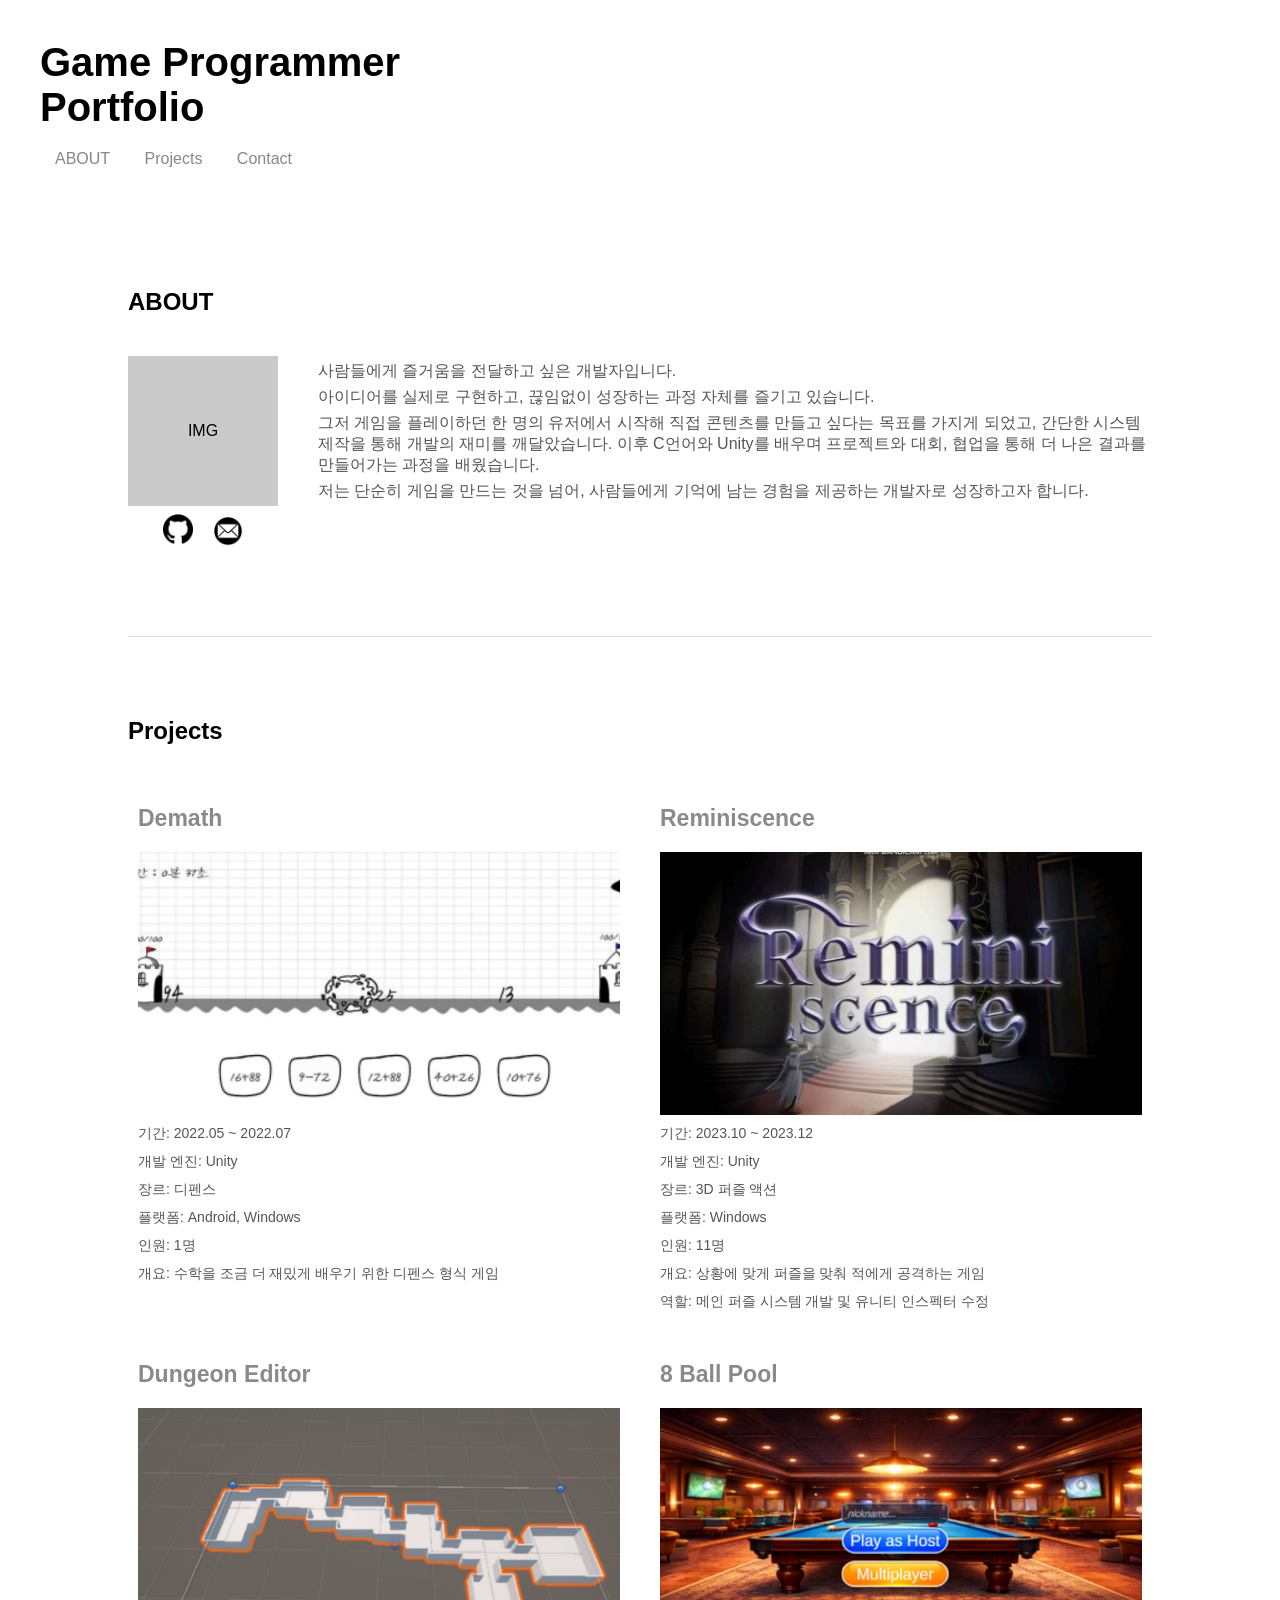
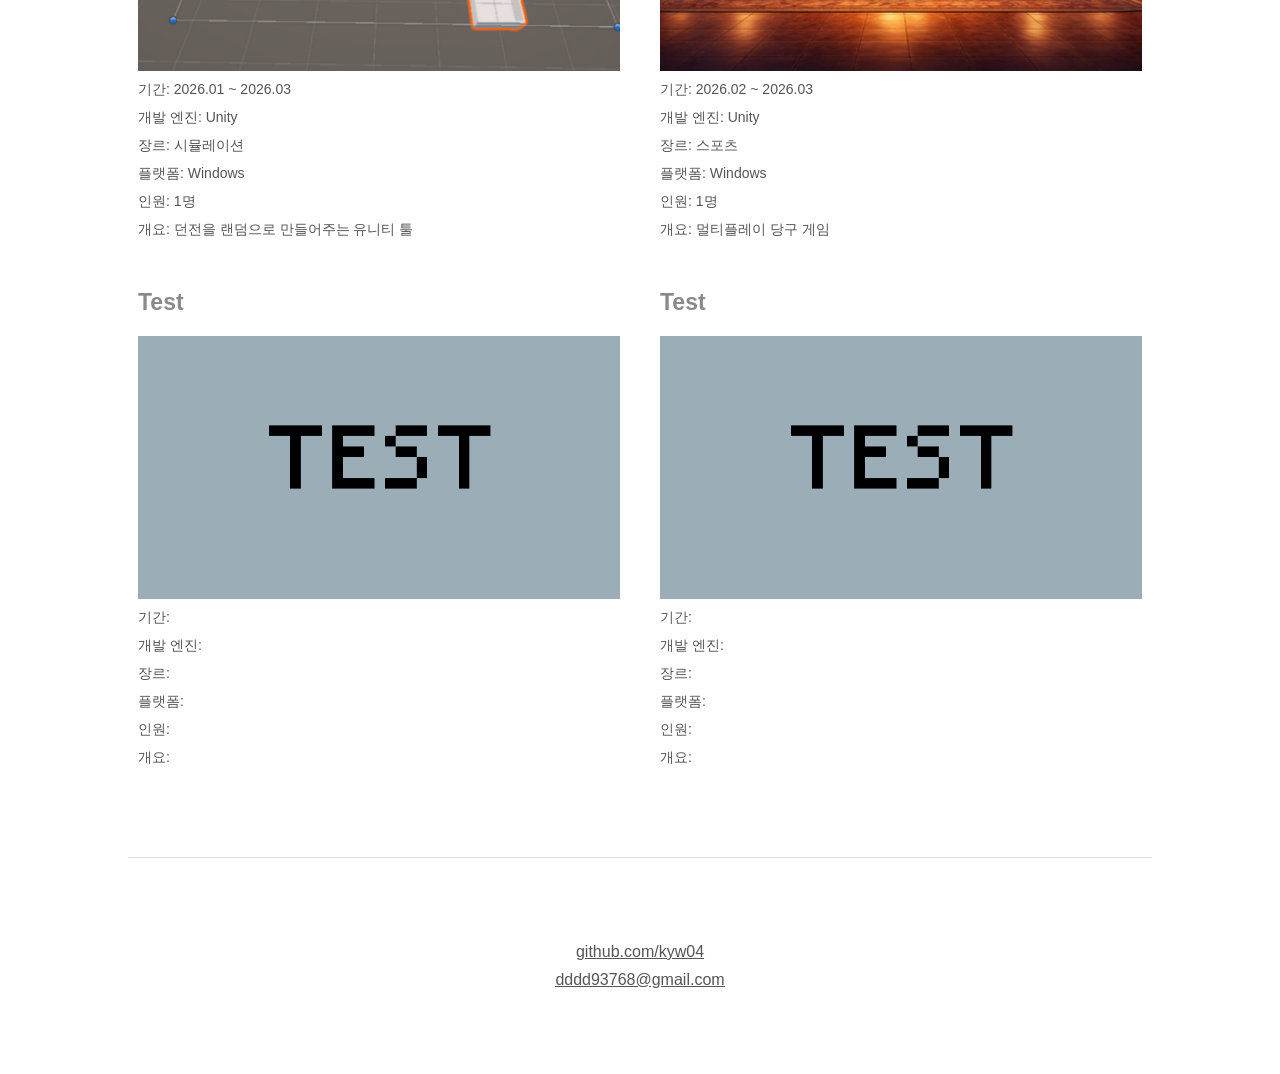
==== index.html @ 9bd3cae9 "feat: responsive resize" ====
<!DOCTYPE html>
<html lang="ko">
<head>
    <meta charset="UTF-8">
    <title>Portfolio</title>
    <link rel="stylesheet" href="css/main.css">
    <link rel="stylesheet" href="css/default.css">
    <script src="js/app.js"></script>
</head>
<body>

<!-- HEADER -->
<header>
    <a class="title" href="index.html">Game Programmer<br>Portfolio</a>
    <nav>
        <a href="#about">ABOUT</a>
        <a href="#projects">Projects</a>
        <a href="#contact">Contact</a>
    </nav>
</header>

<!-- ABOUT -->
<section id="about">
    <h2>ABOUT</h2>
    <div class="about-container">
        <div>
            <div class="about-img">IMG</div>
            <div id="linked-images">
                <a href="https://github.com/kyw04"><img class="about-linked-img" src="img/github.png" alt="github"></a>
                <img class="about-linked-img" src="img/mail.png" alt="mail" onclick="CopyEmail()">
            </div>
        </div>
        <div class="about-text">
            <p>사람들에게 즐거움을 전달하고 싶은 개발자입니다.</p>
            <p>아이디어를 실제로 구현하고, 끊임없이 성장하는 과정 자체를 즐기고 있습니다.</p>
            <p>그저 게임을 플레이하던 한 명의 유저에서 시작해 직접 콘텐츠를 만들고 싶다는 목표를 가지게 되었고, 간단한 시스템 제작을 통해
                개발의 재미를 깨달았습니다. 이후 C언어와 Unity를 배우며 프로젝트와 대회, 협업을 통해 더 나은 결과를 만들어가는 과정을 배웠습니다.</p>
            <p>저는 단순히 게임을 만드는 것을 넘어, 사람들에게 기억에 남는 경험을 제공하는 개발자로 성장하고자 합니다.</p>
        </div>
    </div>
</section>
<div class="line"></div>

<!-- PROJECTS -->
<section id="projects">
    <h1>Projects</h1>
    <div class="project-grid">
        <div class="project-card">
            <p class="title">Demath</p>
            <a href="demath.html"><img src="img/demath.png" alt="project-1"></a>
            <p>기간: 2022.05 ~ 2022.07</p>
            <p>개발 엔진: Unity</p>
            <p>장르: 디펜스</p>
            <p>플랫폼: Android, Windows</p>
            <p>인원: 1명</p>
            <p>개요: 수학을 조금 더 재밌게 배우기 위한 디펜스 형식 게임</p>
        </div>
        <div class="project-card">
            <p class="title">Reminiscence</p>
            <a href="reminiscence.html"><img src="img/reminiscence.png" alt="project-1"></a>
            <p>기간: 2023.10 ~ 2023.12</p>
            <p>개발 엔진: Unity</p>
            <p>장르: 3D 퍼즐 액션</p>
            <p>플랫폼: Windows</p>
            <p>인원: 11명</p>
            <p>개요: 상황에 맞게 퍼즐을 맞춰 적에게 공격하는 게임</p>
            <p>역할: 메인 퍼즐 시스템 개발 및 유니티 인스펙터 수정</p>
        </div>
        <div class="project-card">
            <p class="title">Dungeon Editor</p>
            <a href="random_dungeon.html"><img src="img/random_dungeon.png" alt="project-1"></a>
            <p>기간: 2026.01 ~ 2026.03</p>
            <p>개발 엔진: Unity</p>
            <p>장르: 시뮬레이션</p>
            <p>플랫폼: Windows</p>
            <p>인원: 1명</p>
            <p>개요: 던전을 랜덤으로 만들어주는 유니티 툴</p>
        </div>
        <div class="project-card">
            <p class="title">8 Ball Pool</p>
            <a href="8_ball_pool.html"><img src="img/8_ball_pool.png" alt="project-1"></a>
            <p>기간: 2026.02 ~ 2026.03</p>
            <p>개발 엔진: Unity</p>
            <p>장르: 스포츠</p>
            <p>플랫폼: Windows</p>
            <p>인원: 1명</p>
            <p>개요: 멀티플레이 당구 게임</p>
        </div>
        <div class="project-card">
            <p class="title">Test</p>
            <a href="test.html"><img src="img/test.png" alt="project-1"></a>
            <p>기간: </p>
            <p>개발 엔진: </p>
            <p>장르: </p>
            <p>플랫폼: </p>
            <p>인원: </p>
            <p>개요: </p>
        </div>
        <div class="project-card">
            <p class="title">Test</p>
            <a href="test.html"><img src="img/test.png" alt="project-1"></a>
            <p>기간: </p>
            <p>개발 엔진: </p>
            <p>장르: </p>
            <p>플랫폼: </p>
            <p>인원: </p>
            <p>개요: </p>
        </div>
    </div>
</section>
<div class="line"></div>

<!-- CONTACT -->
<section id="contact">
    <ul class="contact-link">
        <li><a href="https://github.com/kyw04">github.com/kyw04</a></li>
        <li><a href="#contact" id="email" onclick="CopyEmail()">dddd93768@gmail.com</a></li>
    </ul>
</section>

</body>
</html>
---- css/main.css ----
/* ABOUT */
#about
{
}

.about-container
{
    display: flex;
    gap: 40px;
}

.about-img
{
    background-color: #cacaca;
    width: 150px;
    min-width: 150px;
    height: 150px;
    display: flex;
    align-items: center;
    justify-content: center;
}

.about-text
{
    max-width: 1050px;
    color: #555555;
}

.about-text p
{
    padding-top: 5px;
}

#linked-images
{
    width: 150px;
    height: 50px;
    display: flex;
    justify-content: center;
    align-items: center;
}

.about-linked-img
{
    width: 30px;
    height: 30px;
    margin: 10px;
}

.about-linked-img:hover
{
    transform: scale(1.3);
}

/* PROJECTS */
.project-grid
{
    display: grid;
    grid-template-columns: repeat(2, 1fr);
    gap: 20px;
}

@media (max-width: 700px)
{
    .project-grid
    {
        grid-template-columns: 1fr;
    }
}
.project-card
{
    max-width: 550px;
    margin: 0 auto;
    padding: 10px;
    color: #555555;
}

.project-card .title
{
    color: #8a8a8a;
    font-size: 23px;
    margin-bottom: 20px;
    font-weight: bold;
}

.project-card img
{
    width: 100%;
    max-width: 550px;
    aspect-ratio: 11 / 6;
    object-fit: cover;
    display: block;
    margin: 0 auto;
}

.project-card img:hover
{
    transform: scale(1.1);
}

.project-card:has(img:hover) .title
{
    color: black;
}

.project-card p
{
    margin-top: 10px;
    font-size: 14px;
}
---- css/default.css ----
*
{
    margin: 0;
    padding: 0;
    box-sizing: border-box;
}

body
{
    background: white;
    color: black;
    font-family: Arial, sans-serif;
    width: 100%;
    max-width: 1500px;
    margin: 0 auto;
}

.line
{
    width: 80%;
    height: 1px;
    background: #ddd;
    margin: 0 auto;
}

a
{
    color: #555555;
}

/* HEADER */
header
{
    margin: 40px;
}

header .title
{
    font-size: 40px;
    color: black;
    text-decoration: none;
    font-weight: bold;
}

nav
{
    margin-top: 20px;
}

nav a
{
    margin: 0 15px;
    text-decoration: none;
    opacity: 0.7;
}

nav a:hover
{
    color: black;
}

/* SECTION */
section
{
    padding: 80px 10%;
}

h1
{
    margin-bottom: 40px;
}

h2
{
    margin-bottom: 40px;
}

/* CONTACT */
.contact
{
    text-align: center;
}

.contact-link
{
    text-align: center;
    list-style: none;
}

.contact-link li
{
    padding: 5px;
    text-decoration: underline;
}

.contact-link li a:hover
{
    color: black;
}
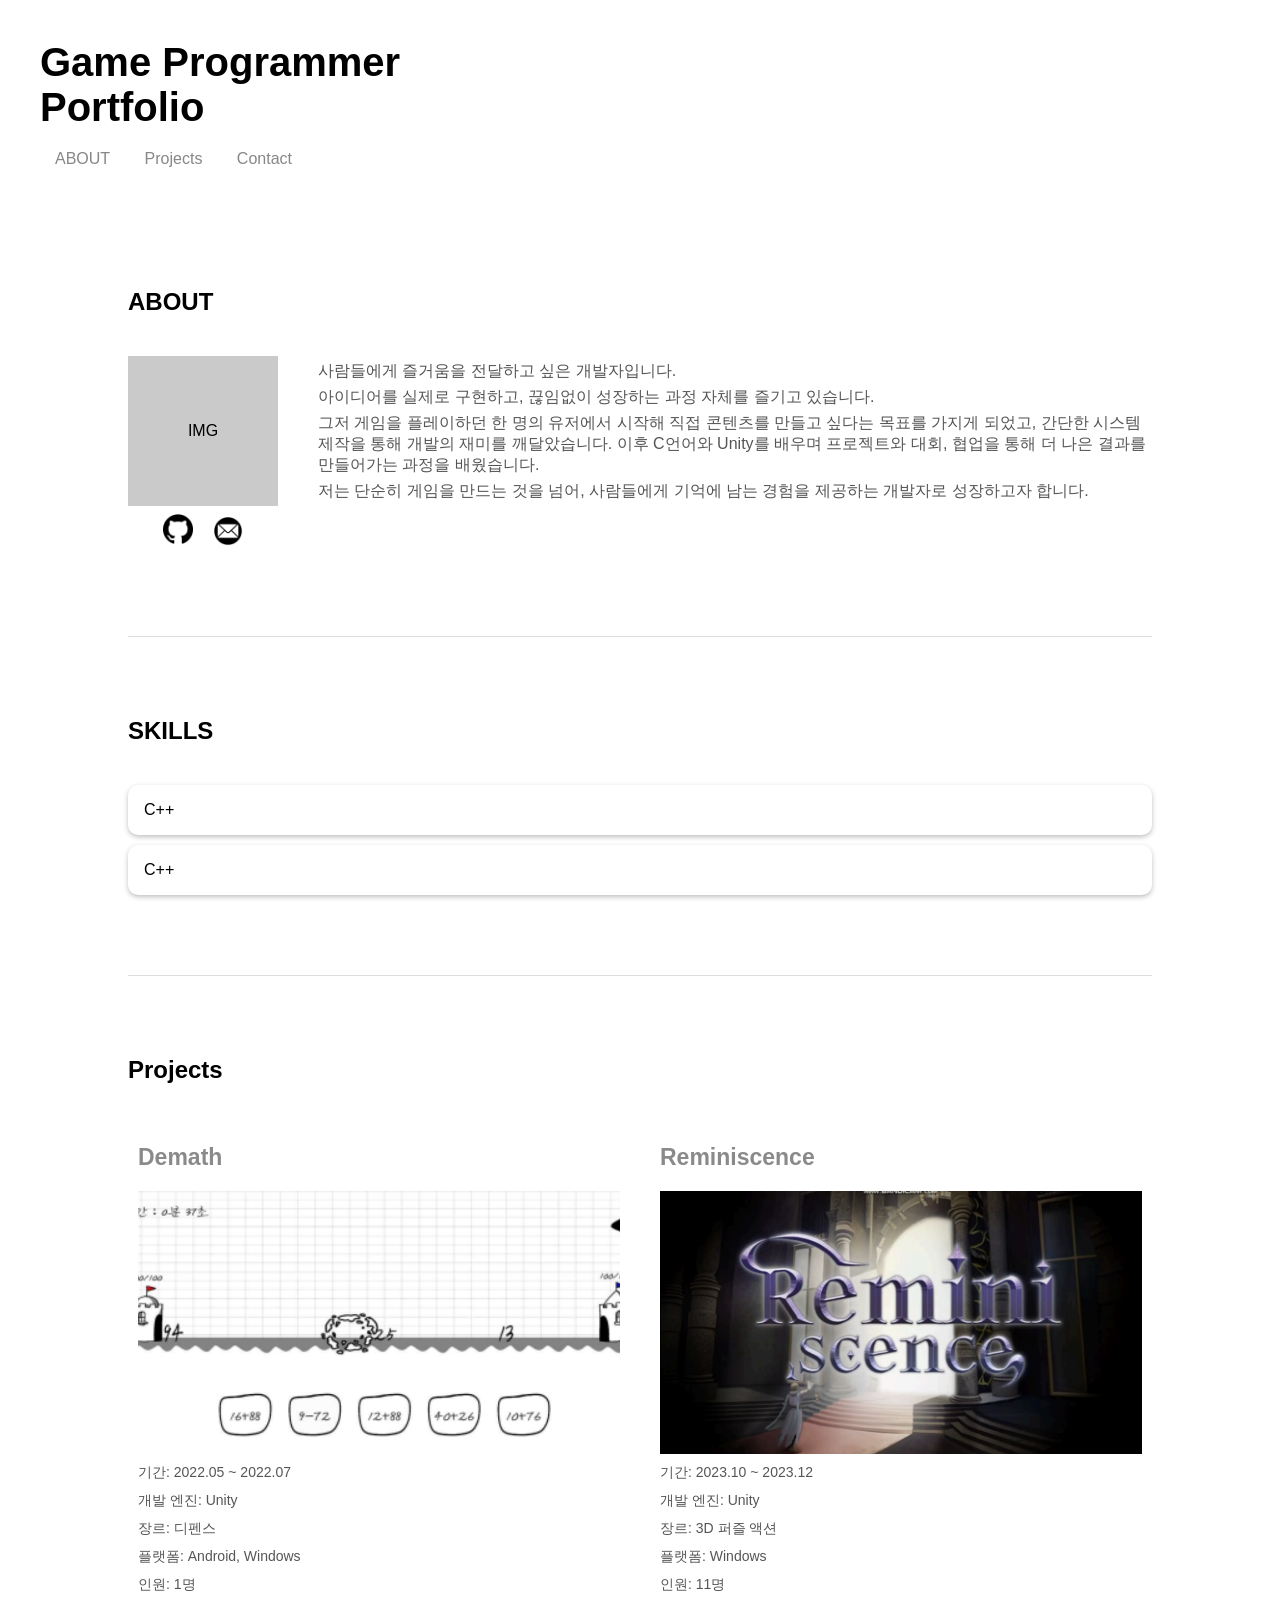
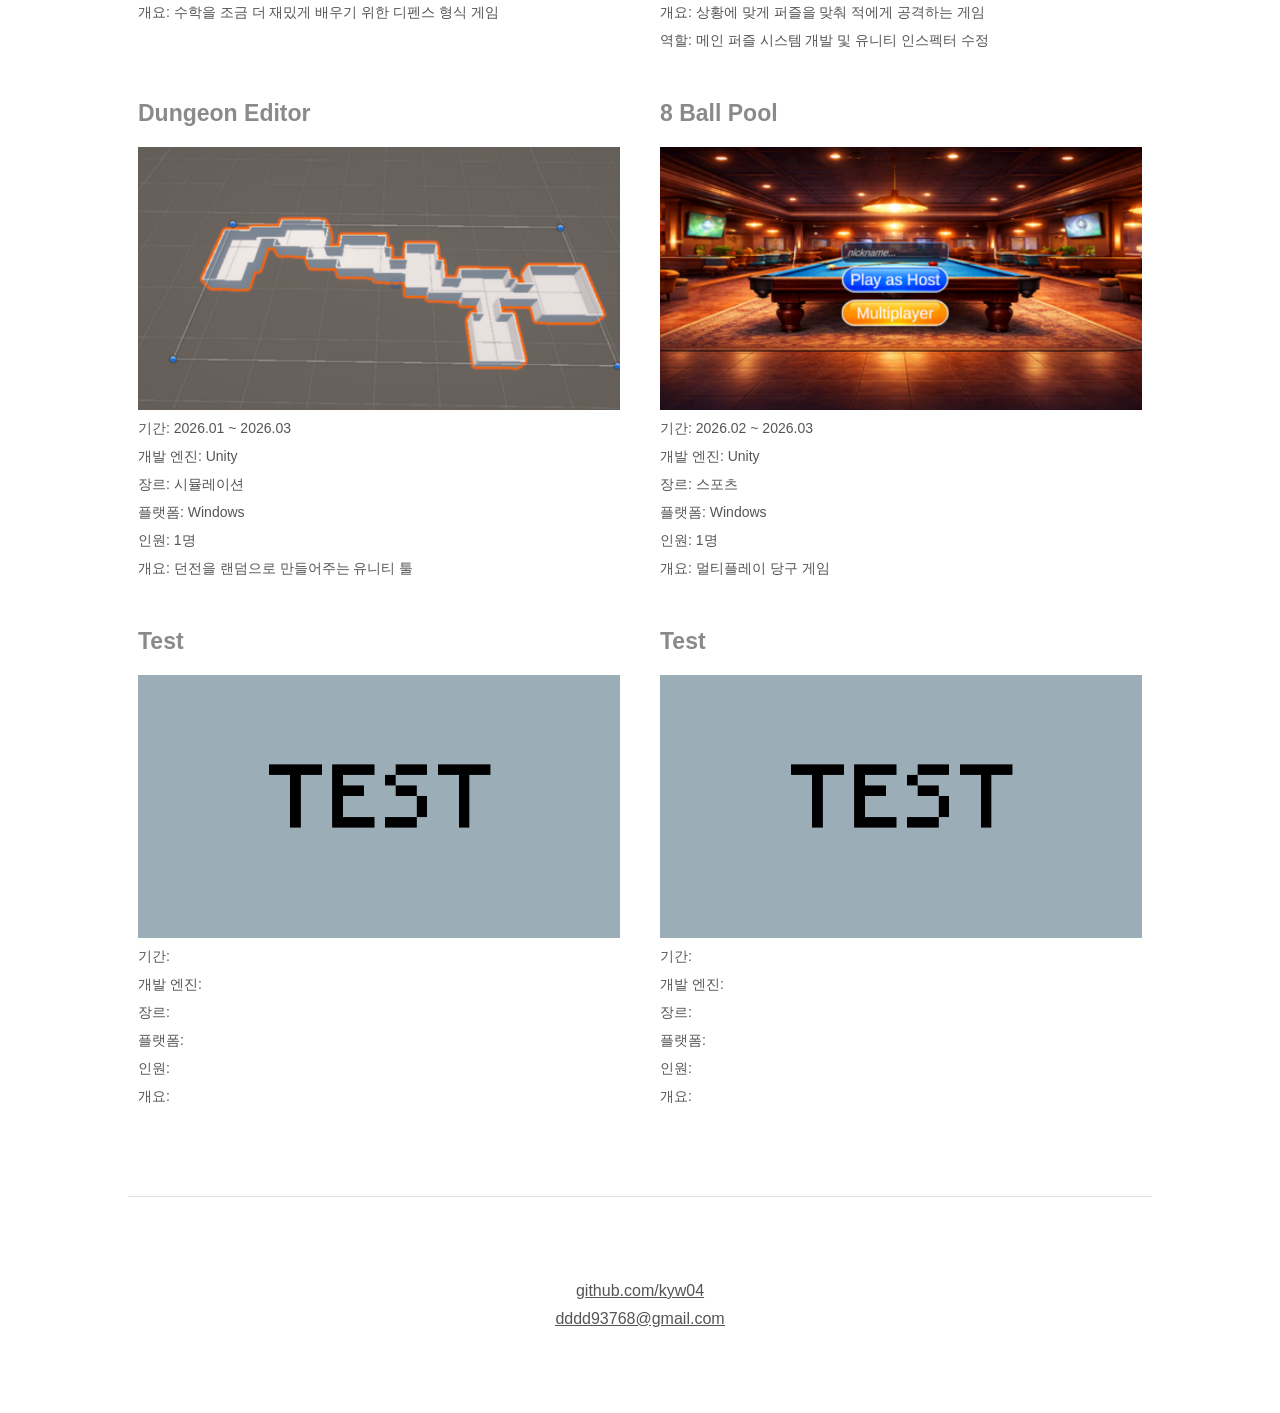
==== commit 10126720: "feat: add skills list frame" ====
--- a/index.html
+++ b/index.html
@@ -38,6 +38,29 @@
             <p>저는 단순히 게임을 만드는 것을 넘어, 사람들에게 기억에 남는 경험을 제공하는 개발자로 성장하고자 합니다.</p>
         </div>
     </div>
+</section>
+<div class="line"></div>
+
+<!-- SKILLS -->
+<section id="skills">
+    <h2>SKILLS</h2>
+    <ul class="skill-list">
+        <li class="skill">
+            <div class="head">
+                C++
+                <img class="pin" src="img/pin.png" alt="pin">
+                <p class="tail">전반적인 문법 및 STL을 활용한 알고리즘 문제 해결 가능</p>
+            </div>
+        </li>
+        <li class="skill">
+            <div class="head">
+                C++
+                <img class="pin" src="img/pin.png" alt="pin">
+                <p class="tail">전반적인 문법 및 STL을 활용한 알고리즘 문제 해결 가능</p>
+            </div>
+        </li>
+
+    </ul>
 </section>
 <div class="line"></div>
 
--- a/css/main.css
+++ b/css/main.css
@@ -52,6 +52,65 @@
     transform: scale(1.3);
 }
 
+/* SKILLS */
+#skills ul
+{
+    display: flex;
+    list-style: none;
+    flex-direction: column;
+    gap: 10px;
+}
+
+.skill
+{
+    padding: 16px;
+    border-radius: 10px;
+    background: white;
+    box-shadow: 0 2px 5px rgba(0, 0, 0, 0.25);
+}
+
+.skill:hover
+{
+    background-color: #f5f5f5;
+}
+
+.skill:hover .tail
+{
+    font-size: 15px;
+    padding-top: 10px;
+    padding-bottom: 15px;
+}
+
+.pin
+{
+    visibility: hidden;
+    transform: scale(2);
+    width: 15px;
+    height: 15px;
+    float: right;
+    position: relative;
+    top: -25px;
+    right: -25px;
+}
+
+.tail
+{
+    transition-duration: 0.5s;
+    font-size: 0px;
+}
+
+.tail.fixed
+{
+    font-size: 15px;
+    padding-top: 10px;
+    padding-bottom: 15px;
+}
+
+.pin.fixed
+{
+    visibility: visible;
+}
+
 /* PROJECTS */
 .project-grid
 {
@@ -67,6 +126,7 @@
         grid-template-columns: 1fr;
     }
 }
+
 .project-card
 {
     max-width: 550px;
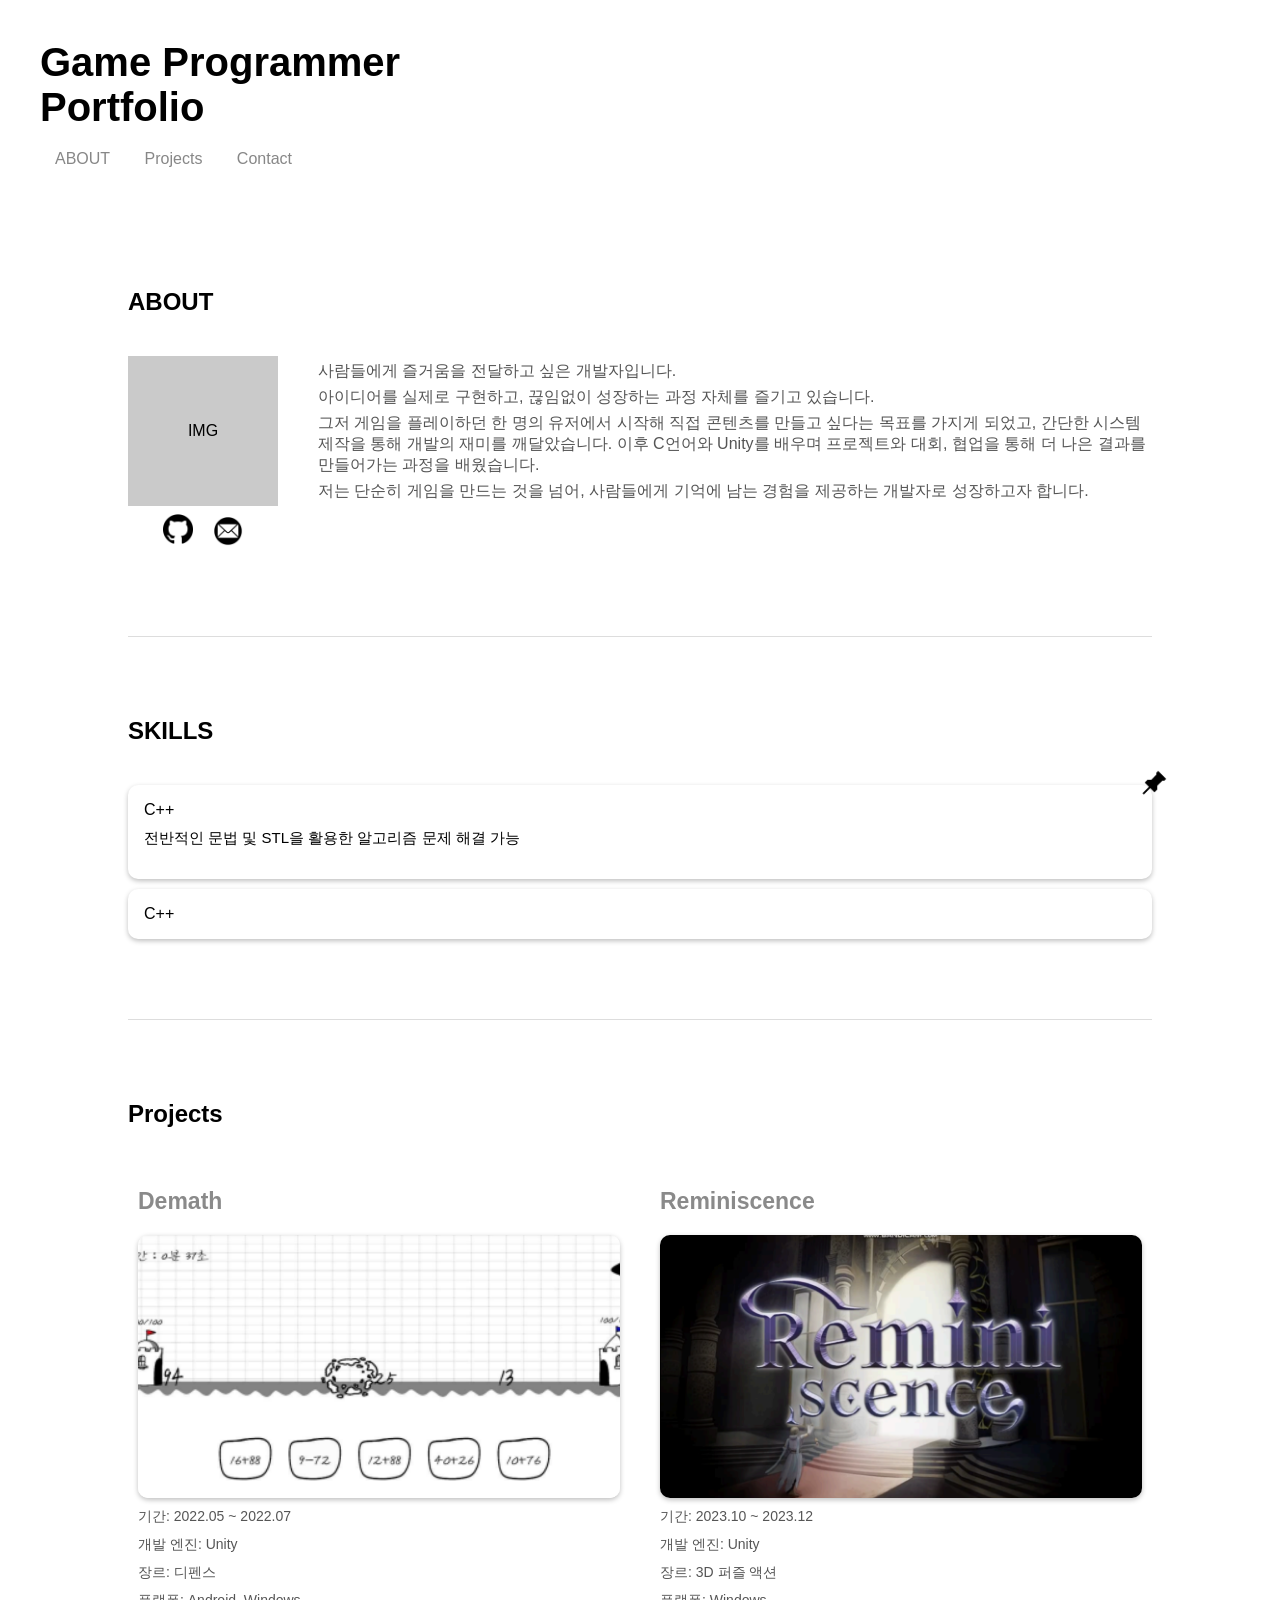
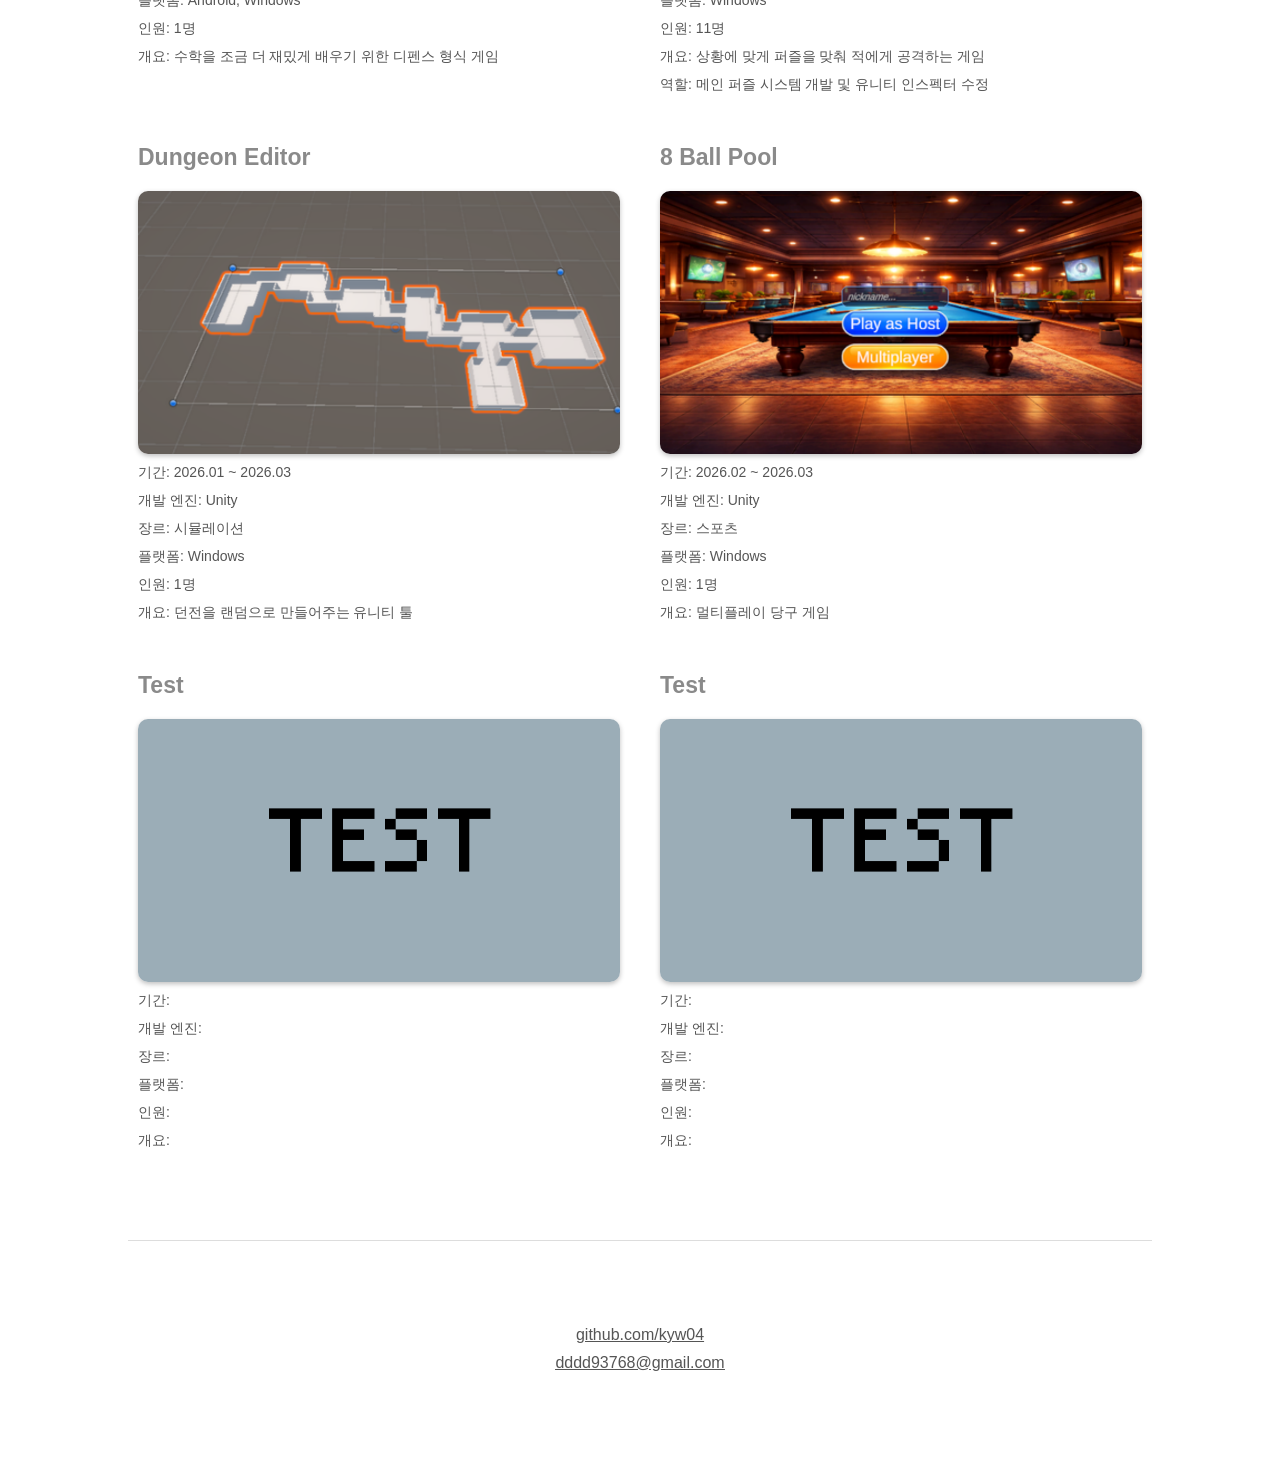
==== commit 4455b885: "feat: add deafult fixed skill and project img radious, shadow project-card img =>     border-radius:" ====
--- a/index.html
+++ b/index.html
@@ -48,8 +48,8 @@
         <li class="skill">
             <div class="head">
                 C++
-                <img class="pin" src="img/pin.png" alt="pin">
-                <p class="tail">전반적인 문법 및 STL을 활용한 알고리즘 문제 해결 가능</p>
+                <img class="pin fixed" src="img/pin.png" alt="pin">
+                <p class="tail fixed">전반적인 문법 및 STL을 활용한 알고리즘 문제 해결 가능</p>
             </div>
         </li>
         <li class="skill">
--- a/css/main.css
+++ b/css/main.css
@@ -145,6 +145,8 @@
 
 .project-card img
 {
+    border-radius: 10px;
+    box-shadow: 0 2px 5px rgba(0, 0, 0, 0.25);
     width: 100%;
     max-width: 550px;
     aspect-ratio: 11 / 6;
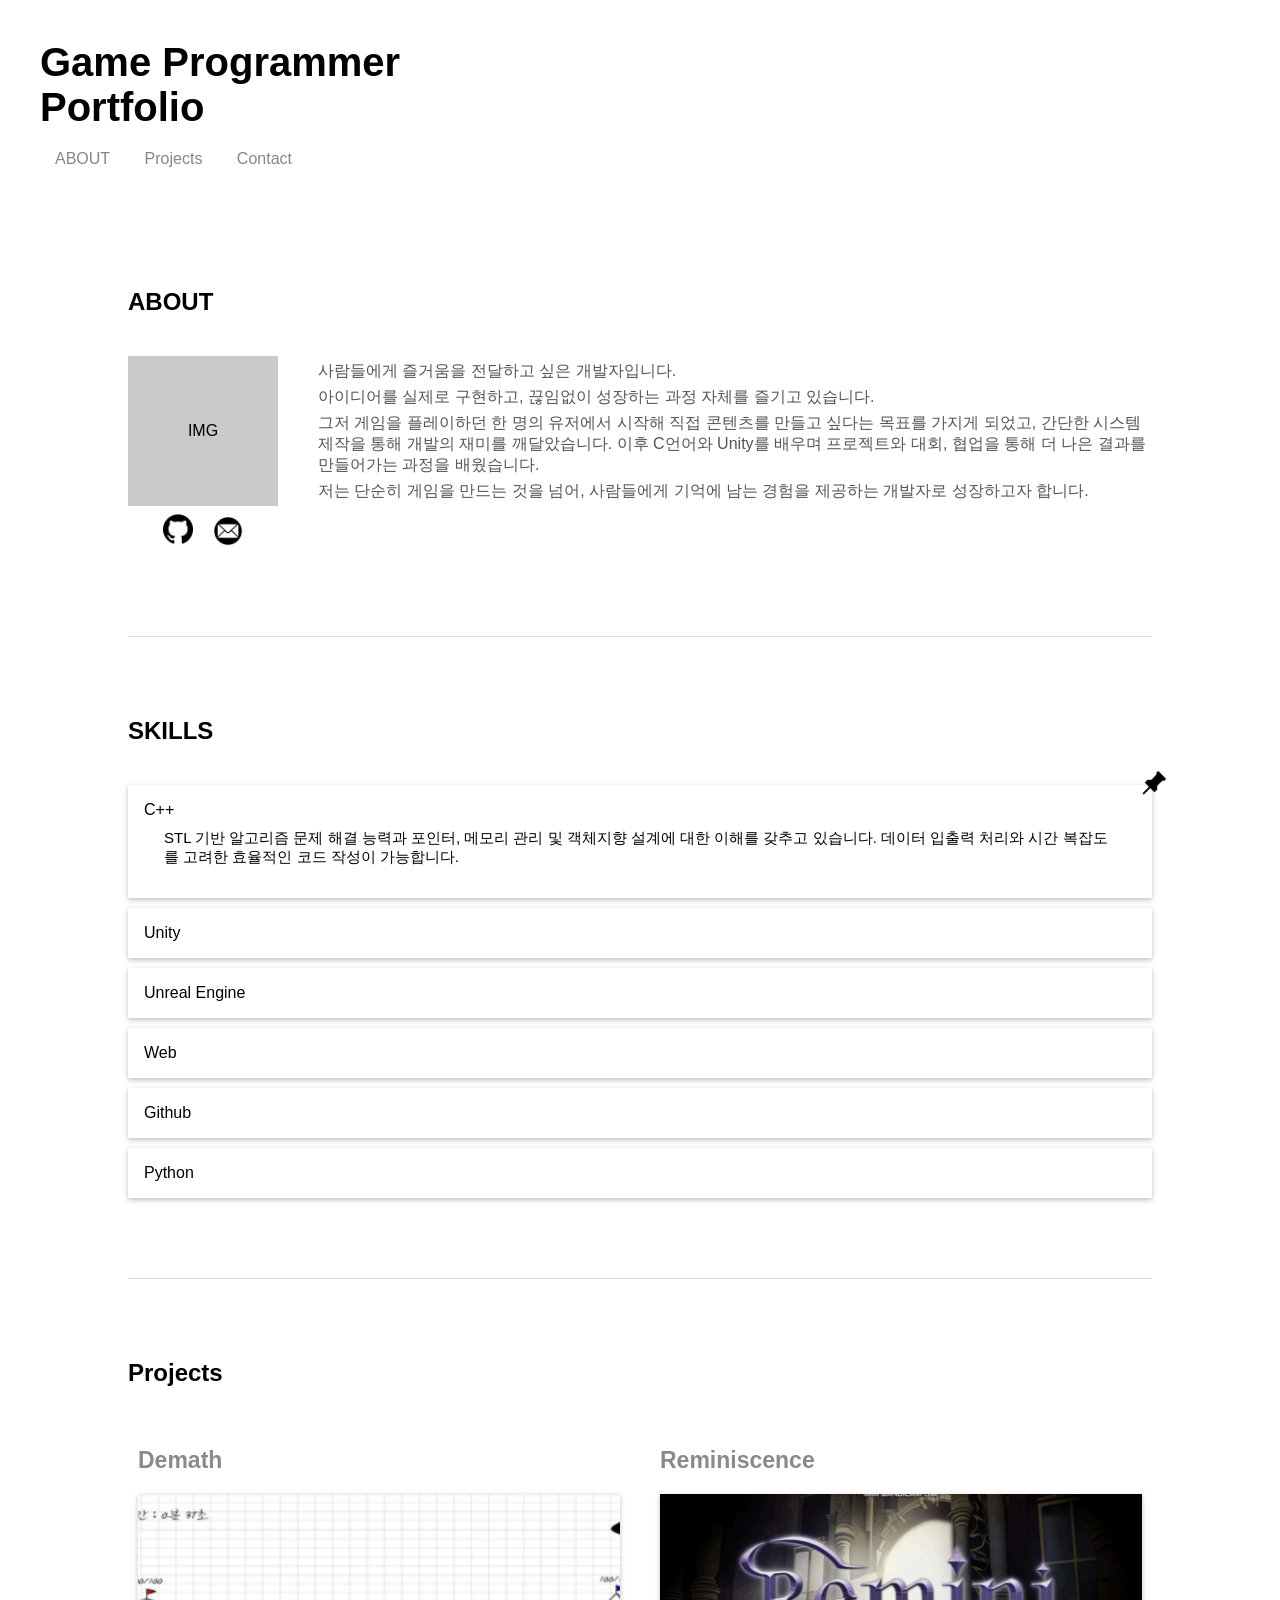
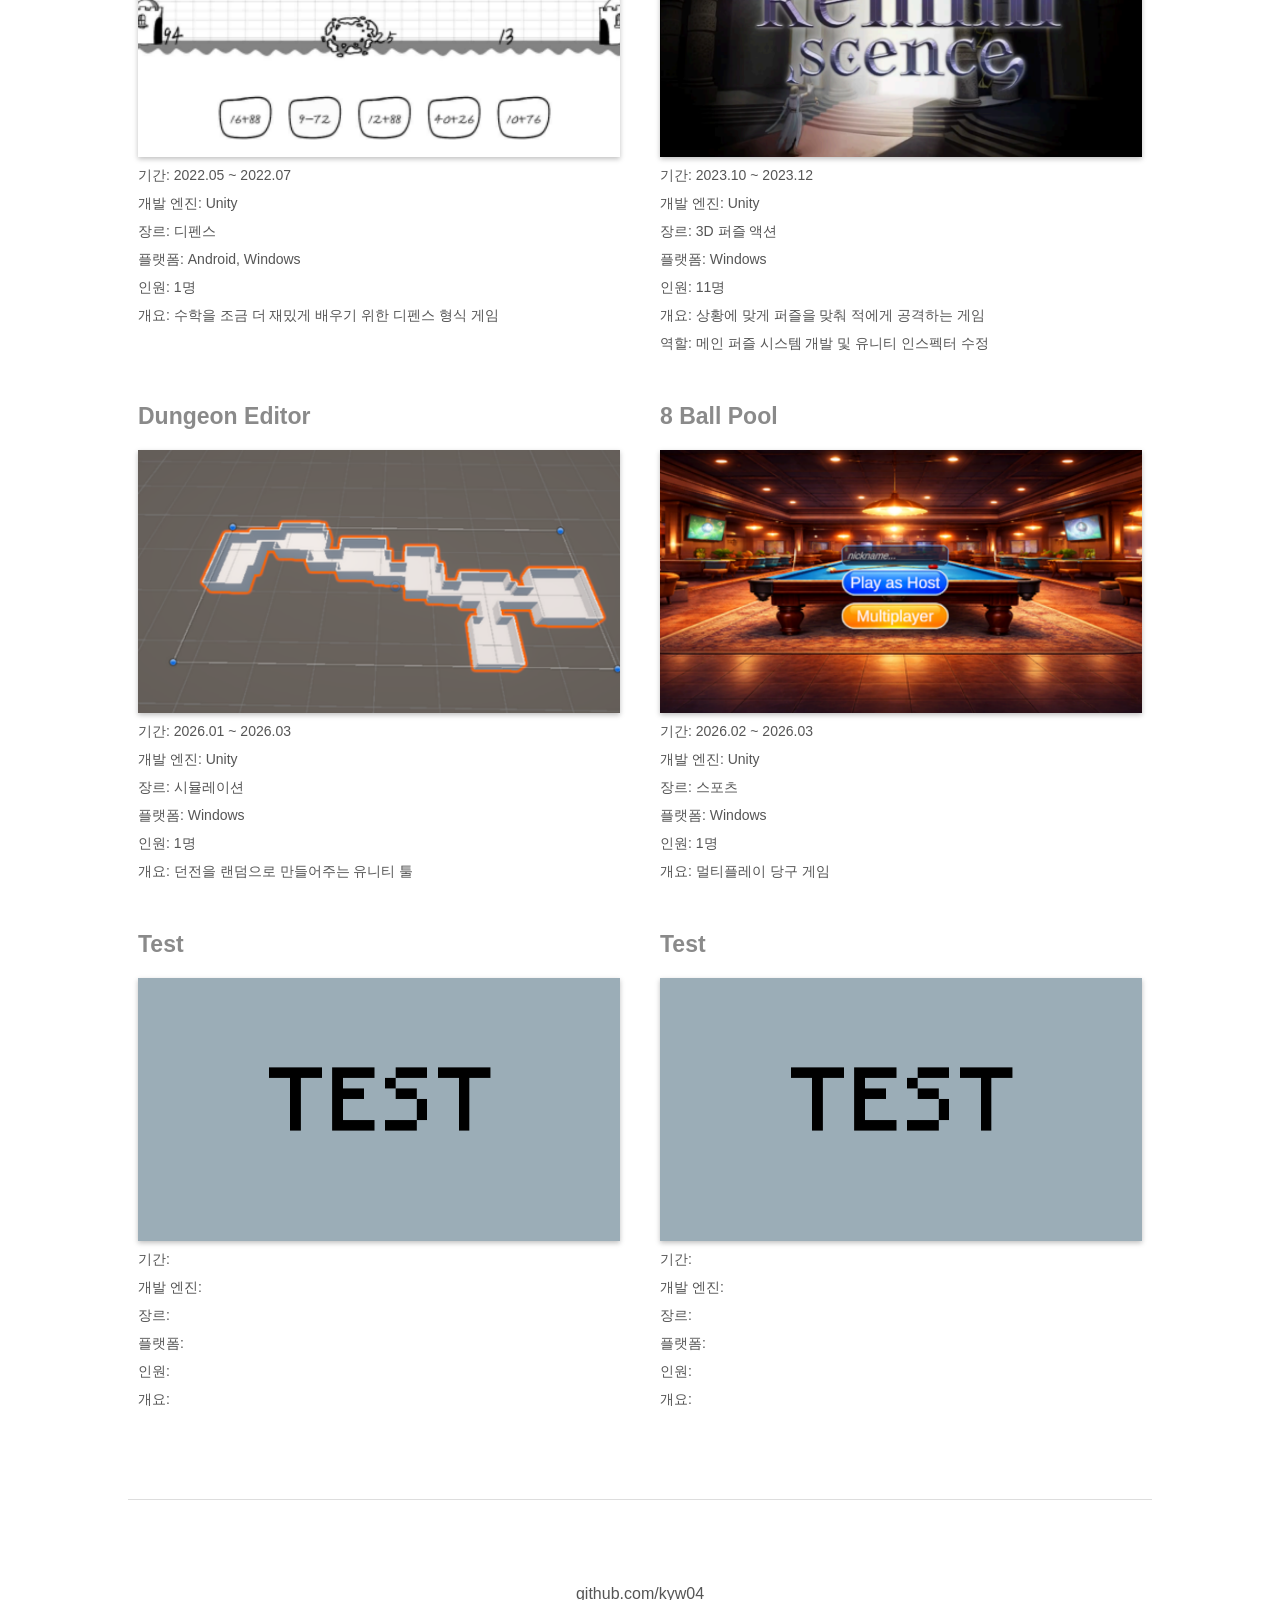
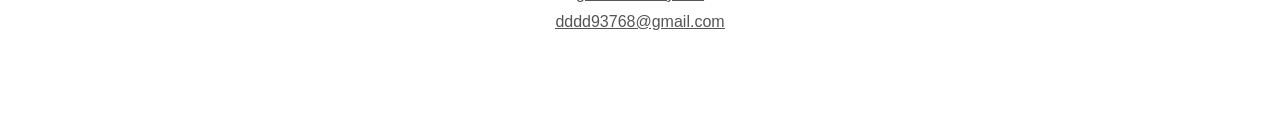
==== commit 8209d730: "feat: add skills" ====
--- a/index.html
+++ b/index.html
@@ -46,20 +46,50 @@
     <h2>SKILLS</h2>
     <ul class="skill-list">
         <li class="skill">
-            <div class="head">
-                C++
-                <img class="pin fixed" src="img/pin.png" alt="pin">
-                <p class="tail fixed">전반적인 문법 및 STL을 활용한 알고리즘 문제 해결 가능</p>
-            </div>
+            <img class="pin fixed" src="img/pin.png" alt="pin">
+            <p class="skill-name">C++</p>
+            <p class="ability fixed">
+                STL 기반 알고리즘 문제 해결 능력과 포인터, 메모리 관리 및 객체지향 설계에 대한 이해를 갖추고 있습니다.
+                데이터 입출력 처리와 시간 복잡도를 고려한 효율적인 코드 작성이 가능합니다.
+            </p>
         </li>
         <li class="skill">
-            <div class="head">
-                C++
-                <img class="pin" src="img/pin.png" alt="pin">
-                <p class="tail">전반적인 문법 및 STL을 활용한 알고리즘 문제 해결 가능</p>
-            </div>
+            <img class="pin" src="img/pin.png" alt="pin">
+            <p class="skill-name">Unity</p>
+            <p class="ability">
+                상속, 인터페이스, 클래스 구조에 대한 이해를 바탕으로 객체지향 프로그래밍을 활용할 수 있으며,
+                Unity에서 제공하는 다양한 API를 활용해 게임을 개발할 수 있습니다.
+            </p>
         </li>
-
+        <li class="skill">
+            <img class="pin" src="img/pin.png" alt="pin">
+            <p class="skill-name">Unreal Engine</p>
+            <p class="ability">
+                블루프린트를 활용한 콘텐츠 제작이 가능하며, C++을 활용한 게임 개발 경험이 있습니다.
+            </p>
+        </li>
+        <li class="skill">
+            <img class="pin" src="img/pin.png" alt="pin">
+            <p class="skill-name">Web</p>
+            <p class="ability">
+                HTML, CSS, JavaScript를 활용해 웹페이지 개발이 가능하며, SQL 연동 및 개인 웹페이지 서버를 구축 해본 경험이 있습니다.
+            </p>
+        </li>
+        <li class="skill">
+            <img class="pin" src="img/pin.png" alt="pin">
+            <p class="skill-name">Github</p>
+            <p class="ability">
+                Commit, Push, Branch 개념을 이해하고 프로젝트를 효율적으로 관리하였으며,
+                Pull Request와 Merge 과정을 통해 협업 및 코드 리뷰를 수행한 경험이 있습니다.
+            </p>
+        </li>
+        <li class="skill">
+            <img class="pin" src="img/pin.png" alt="pin">
+            <p class="skill-name">Python</p>
+            <p class="ability">
+                기본 문법과 모듈 활용에 익숙하며, 포켓몬 API 기반의 포켓몬 맞추기 AI와 색상 추론 AI를 개발한 경험이 있습니다.
+            </p>
+        </li>
     </ul>
 </section>
 <div class="line"></div>
--- a/css/main.css
+++ b/css/main.css
@@ -64,7 +64,6 @@
 .skill
 {
     padding: 16px;
-    border-radius: 10px;
     background: white;
     box-shadow: 0 2px 5px rgba(0, 0, 0, 0.25);
 }
@@ -74,11 +73,16 @@
     background-color: #f5f5f5;
 }
 
-.skill:hover .tail
+.skill:hover .ability
 {
     font-size: 15px;
     padding-top: 10px;
     padding-bottom: 15px;
+}
+
+.name
+{
+    white-space: nowrap
 }
 
 .pin
@@ -93,13 +97,15 @@
     right: -25px;
 }
 
-.tail
+.ability
 {
     transition-duration: 0.5s;
     font-size: 0px;
+    margin-left: 20px;
+    margin-right: 20px;
 }
 
-.tail.fixed
+.ability.fixed
 {
     font-size: 15px;
     padding-top: 10px;
@@ -145,7 +151,6 @@
 
 .project-card img
 {
-    border-radius: 10px;
     box-shadow: 0 2px 5px rgba(0, 0, 0, 0.25);
     width: 100%;
     max-width: 550px;
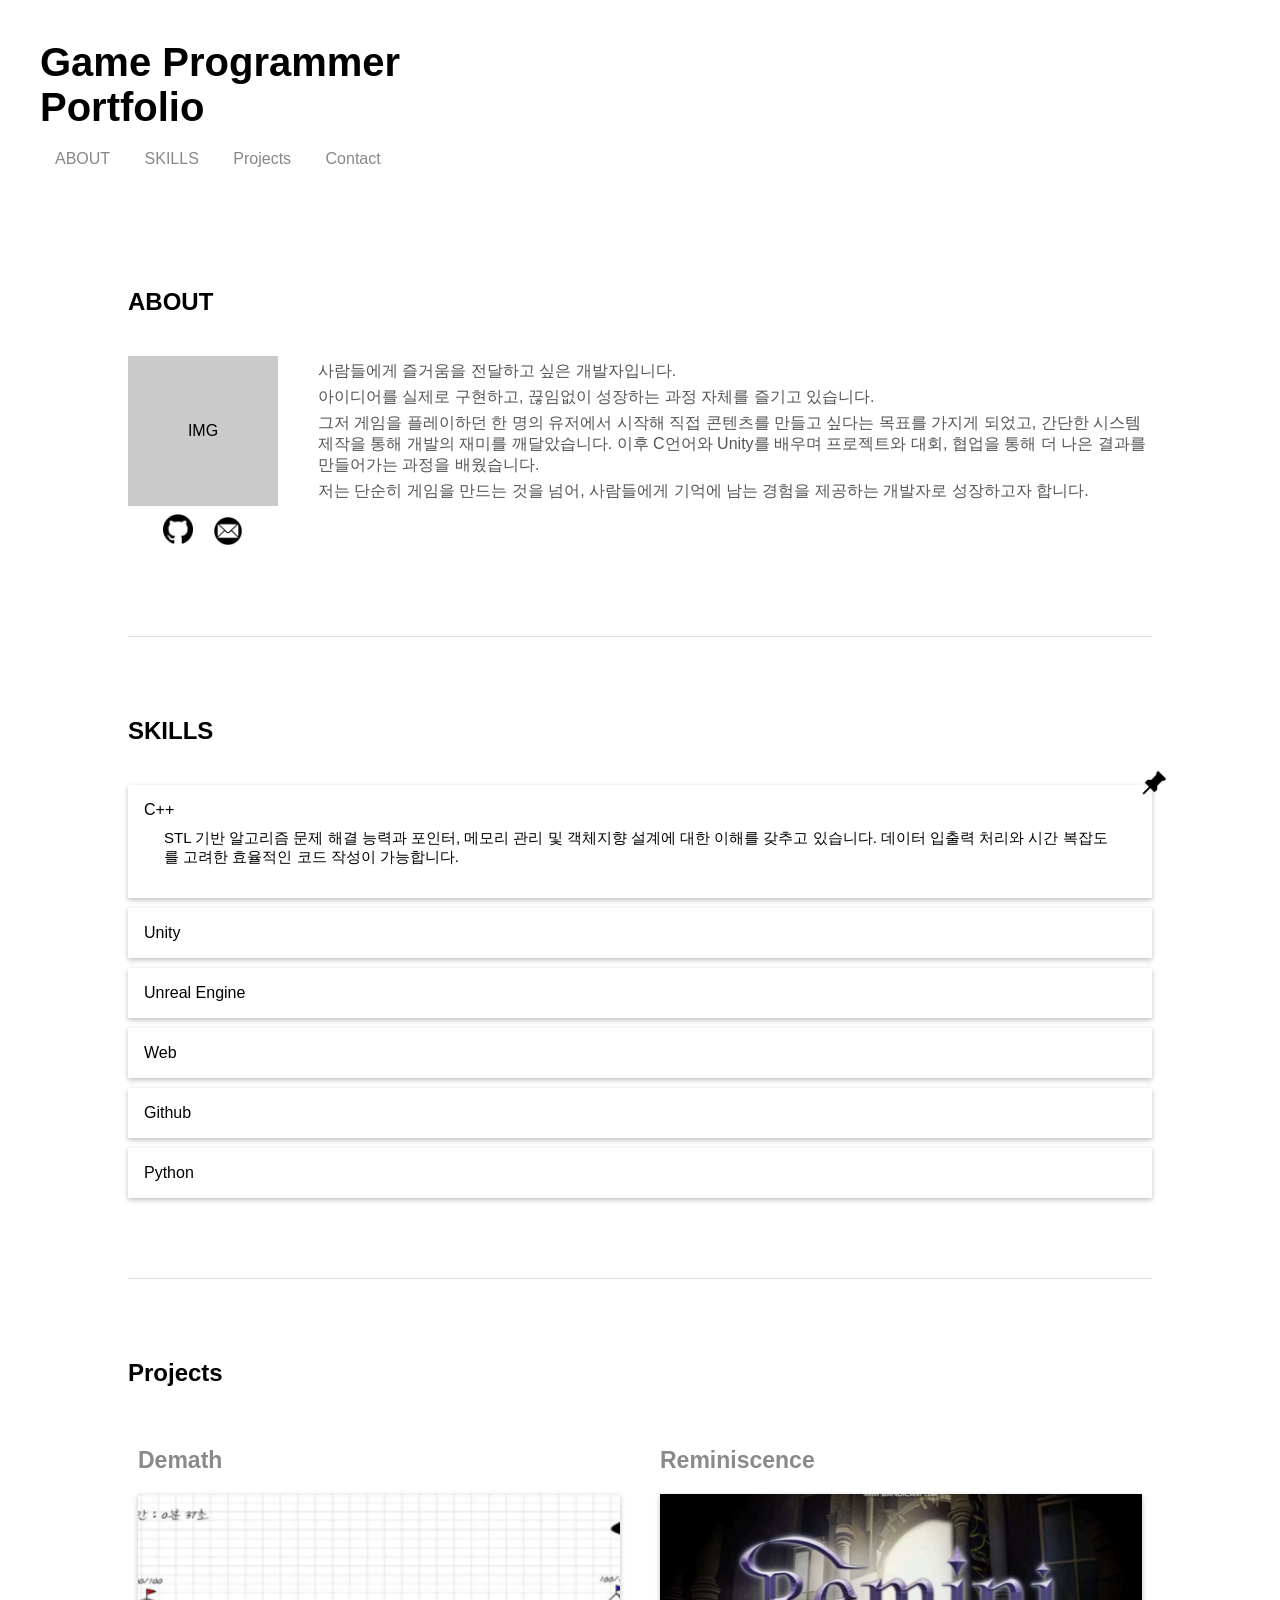
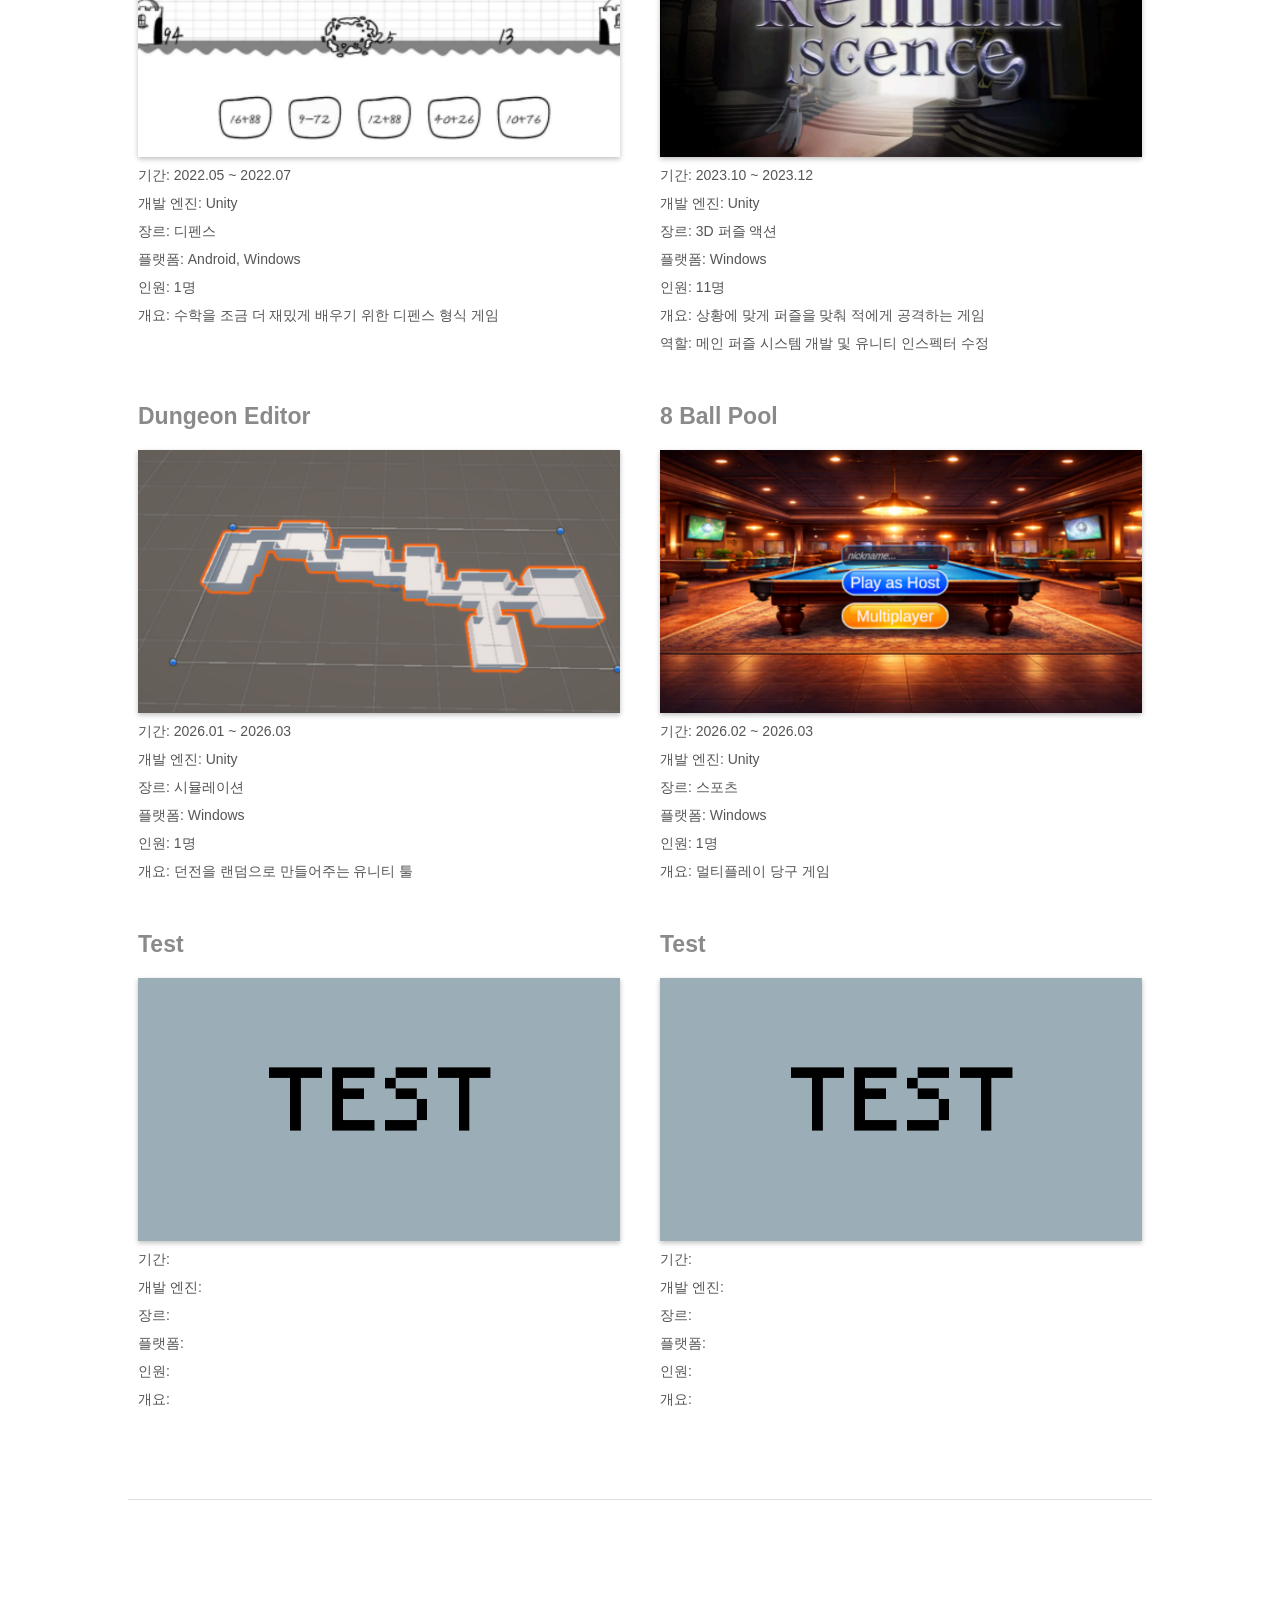
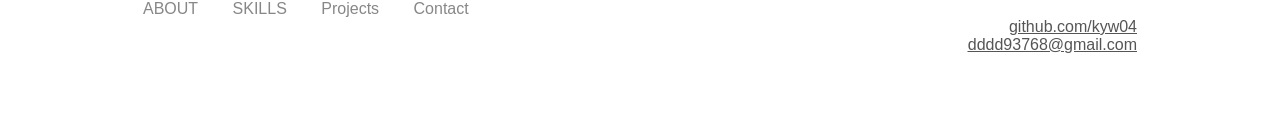
==== commit b293000c: "feat: skills button fix: src" ====
--- a/index.html
+++ b/index.html
@@ -14,6 +14,7 @@
     <a class="title" href="index.html">Game Programmer<br>Portfolio</a>
     <nav>
         <a href="#about">ABOUT</a>
+        <a href="#skills">SKILLS</a>
         <a href="#projects">Projects</a>
         <a href="#contact">Contact</a>
     </nav>
@@ -26,7 +27,7 @@
         <div>
             <div class="about-img">IMG</div>
             <div id="linked-images">
-                <a href="https://github.com/kyw04"><img class="about-linked-img" src="img/github.png" alt="github"></a>
+                <a href="https://github.com/kyw04" target="_blank"><img class="about-linked-img" src="img/github.png" alt="github"></a>
                 <img class="about-linked-img" src="img/mail.png" alt="mail" onclick="CopyEmail()">
             </div>
         </div>
@@ -165,11 +166,18 @@
 
 <!-- CONTACT -->
 <section id="contact">
-    <ul class="contact-link">
-        <li><a href="https://github.com/kyw04">github.com/kyw04</a></li>
-        <li><a href="#contact" id="email" onclick="CopyEmail()">dddd93768@gmail.com</a></li>
-    </ul>
+    <div class="container">
+        <nav>
+            <a href="index.html#about">ABOUT</a>
+            <a href="index.html#skills">SKILLS</a>
+            <a href="index.html#projects">Projects</a>
+            <a href="index.html#contact">Contact</a>
+        </nav>
+        <ul class="contact-link">
+            <li><a href="https://github.com/kyw04" target="_blank">github.com/kyw04</a></li>
+            <li><a href="#contact" id="email" onclick="CopyEmail()">dddd93768@gmail.com</a></li>
+        </ul>
+    </div>
 </section>
-
 </body>
 </html>
--- a/css/main.css
+++ b/css/main.css
@@ -29,27 +29,6 @@
 .about-text p
 {
     padding-top: 5px;
-}
-
-#linked-images
-{
-    width: 150px;
-    height: 50px;
-    display: flex;
-    justify-content: center;
-    align-items: center;
-}
-
-.about-linked-img
-{
-    width: 30px;
-    height: 30px;
-    margin: 10px;
-}
-
-.about-linked-img:hover
-{
-    transform: scale(1.3);
 }
 
 /* SKILLS */
--- a/css/default.css
+++ b/css/default.css
@@ -78,18 +78,19 @@
 /* CONTACT */
 .contact
 {
-    text-align: center;
 }
 
 .contact-link
 {
-    text-align: center;
+    margin-left: auto;
+    text-align: right;
     list-style: none;
 }
 
 .contact-link li
 {
-    padding: 5px;
+    margin-top: 20px;
+    margin: 0 15px;
     text-decoration: underline;
 }
 
@@ -97,3 +98,48 @@
 {
     color: black;
 }
+
+
+
+
+#linked-images
+{
+    width: 150px;
+    height: 50px;
+    display: flex;
+    justify-content: center;
+    align-items: center;
+}
+
+.about-linked-img
+{
+    width: 30px;
+    height: 30px;
+    margin: 10px;
+}
+
+.about-linked-img:hover
+{
+    transform: scale(1.3);
+}
+
+.gif-container
+{
+    display: grid;
+    grid-template-columns: repeat(2, 1fr);
+    gap: 20px;
+}
+
+@media (max-width: 700px)
+{
+    .gif-container
+    {
+        grid-template-columns: 1fr;
+    }
+}
+
+.in-game-img
+{
+    max-width: 100%;
+    height: auto;
+}
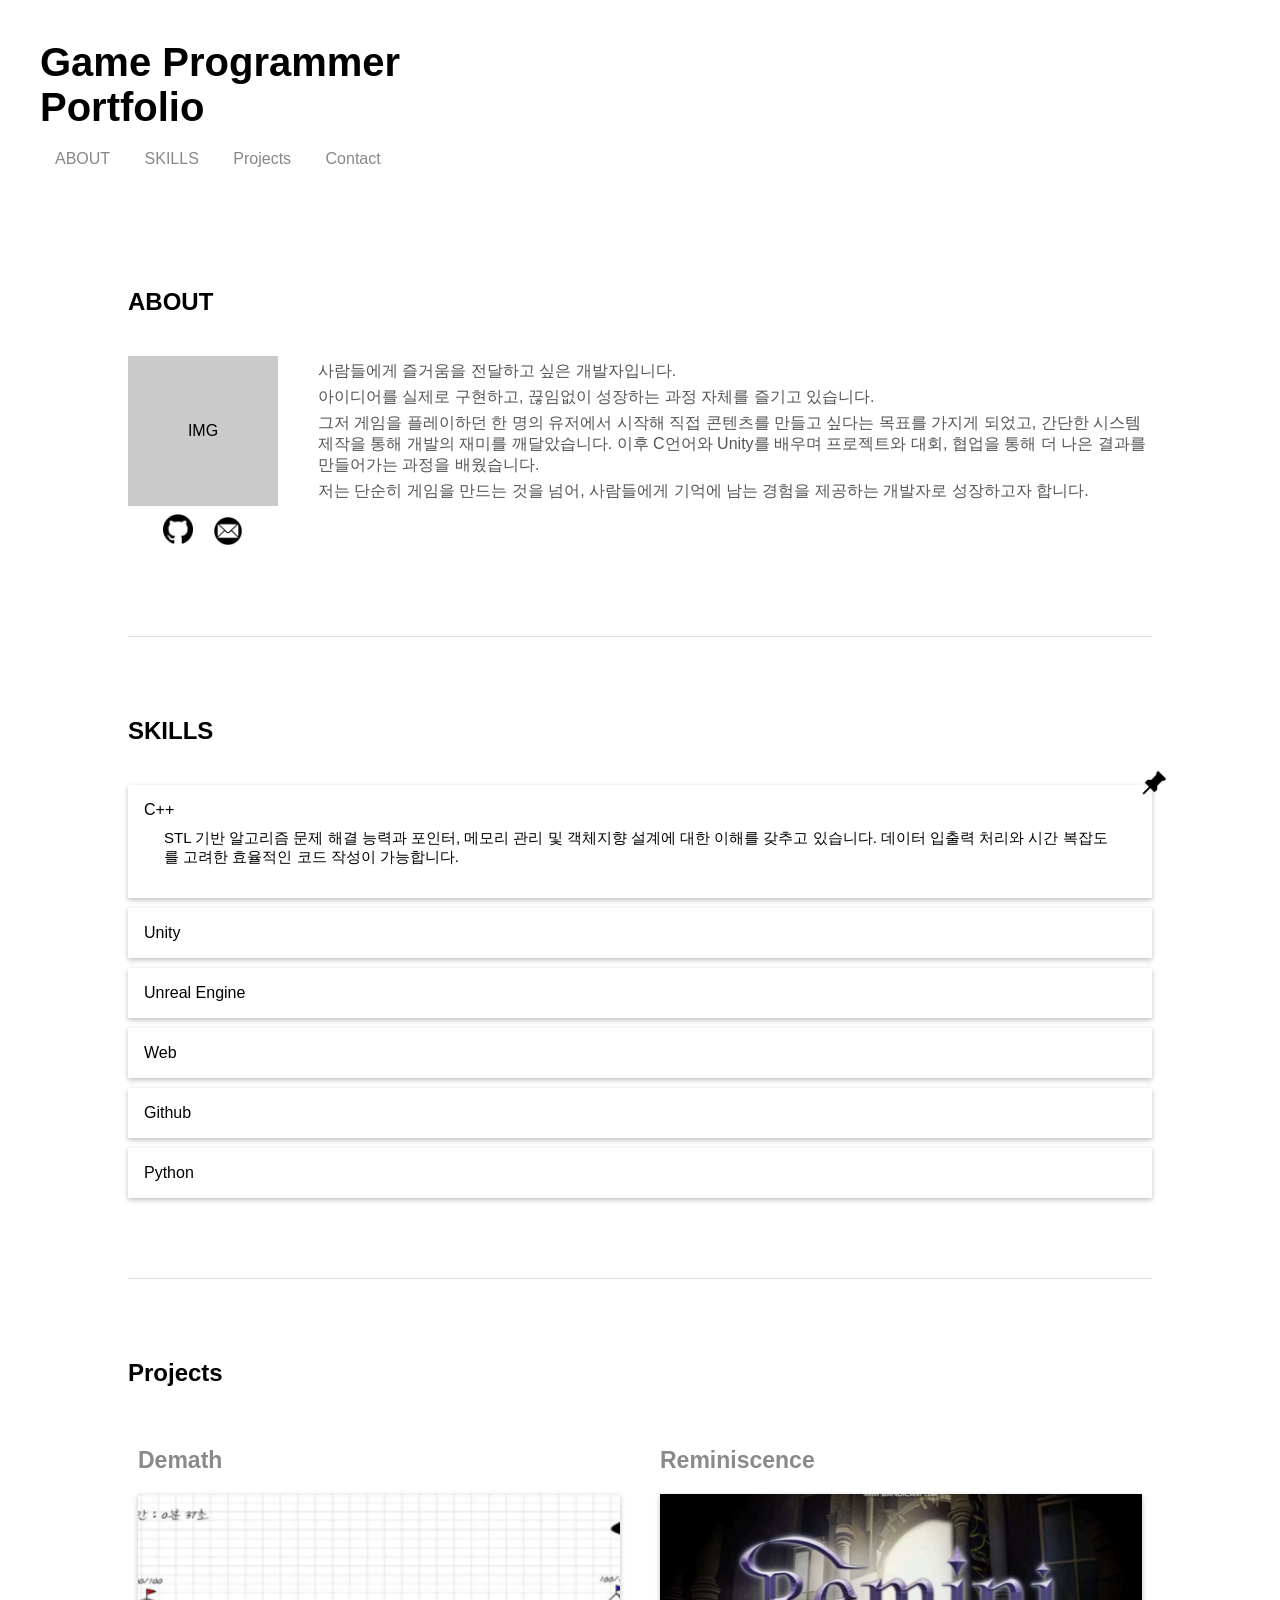
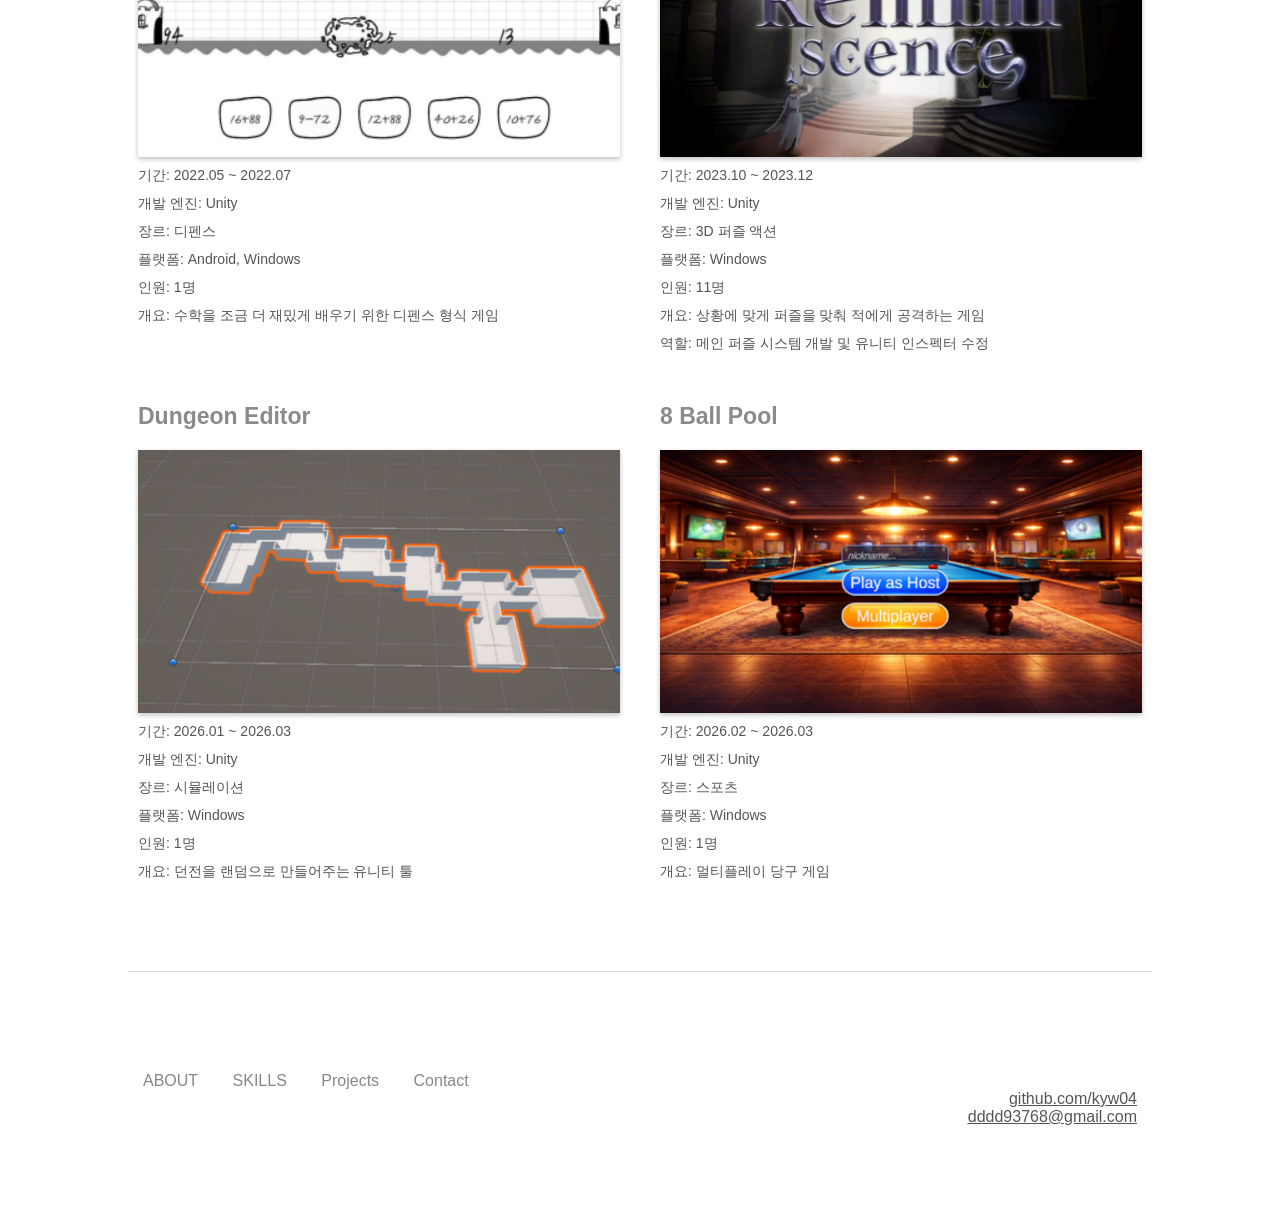
==== commit 1c4fdb64: "feat: in game img" ====
--- a/index.html
+++ b/index.html
@@ -140,26 +140,29 @@
             <p>인원: 1명</p>
             <p>개요: 멀티플레이 당구 게임</p>
         </div>
-        <div class="project-card">
-            <p class="title">Test</p>
-            <a href="test.html"><img src="img/test.png" alt="project-1"></a>
-            <p>기간: </p>
-            <p>개발 엔진: </p>
-            <p>장르: </p>
-            <p>플랫폼: </p>
-            <p>인원: </p>
-            <p>개요: </p>
-        </div>
-        <div class="project-card">
-            <p class="title">Test</p>
-            <a href="test.html"><img src="img/test.png" alt="project-1"></a>
-            <p>기간: </p>
-            <p>개발 엔진: </p>
-            <p>장르: </p>
-            <p>플랫폼: </p>
-            <p>인원: </p>
-            <p>개요: </p>
-        </div>
+
+
+<!--        <div class="project-card">-->
+<!--            <p class="title">Test</p>-->
+<!--            <a href="test.html"><img src="img/test.png" alt="project-1"></a>-->
+<!--            <p>기간: </p>-->
+<!--            <p>개발 엔진: </p>-->
+<!--            <p>장르: </p>-->
+<!--            <p>플랫폼: </p>-->
+<!--            <p>인원: </p>-->
+<!--            <p>개요: </p>-->
+<!--        </div>-->
+
+<!--        <div class="project-card">-->
+<!--            <p class="title">Test</p>-->
+<!--            <a href="test.html"><img src="img/test.png" alt="project-1"></a>-->
+<!--            <p>기간: </p>-->
+<!--            <p>개발 엔진: </p>-->
+<!--            <p>장르: </p>-->
+<!--            <p>플랫폼: </p>-->
+<!--            <p>인원: </p>-->
+<!--            <p>개요: </p>-->
+<!--        </div>-->
     </div>
 </section>
 <div class="line"></div>
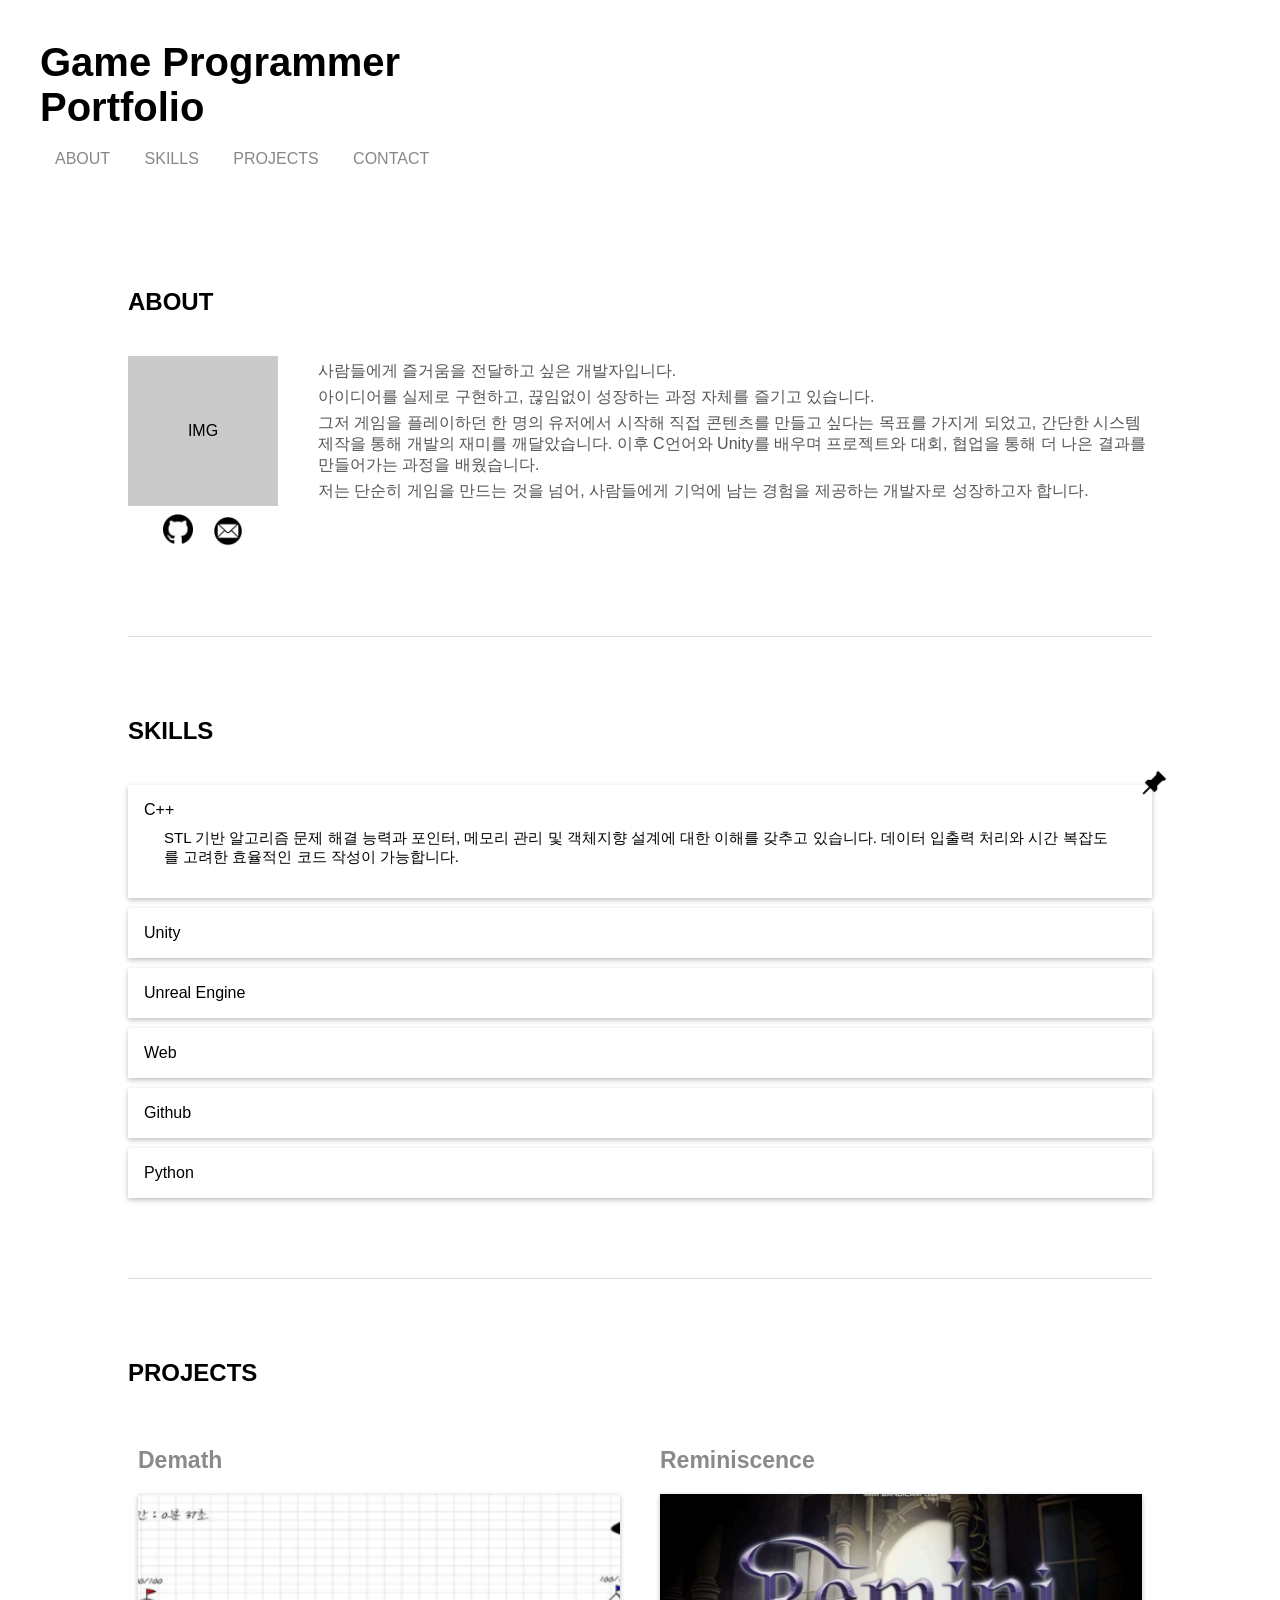
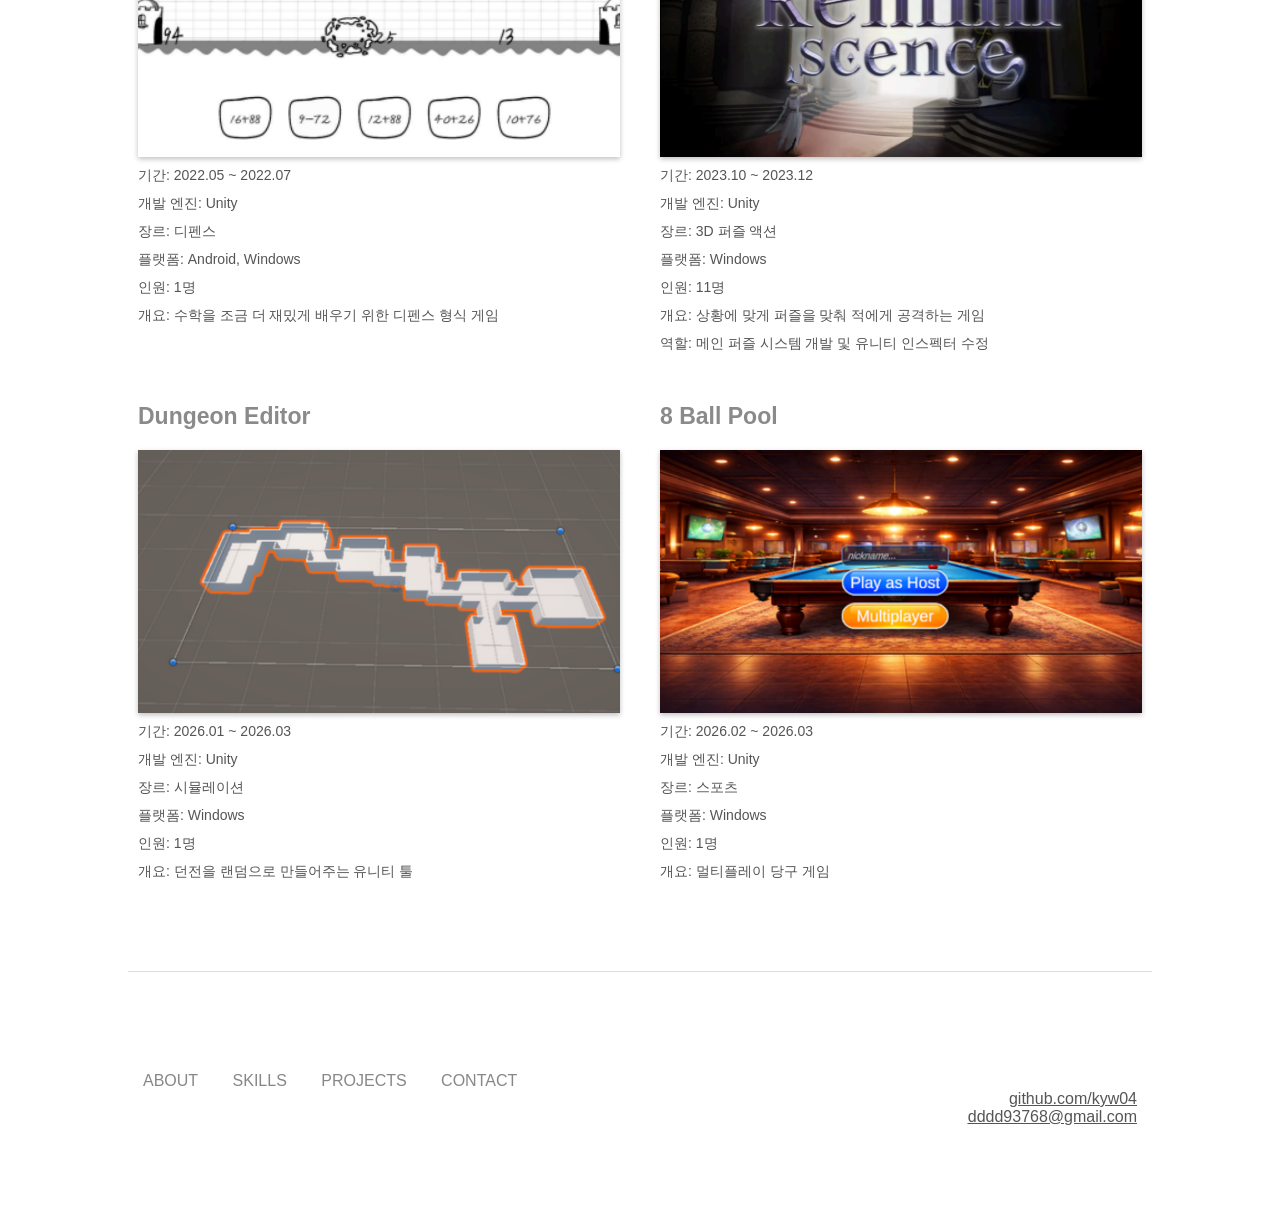
==== commit bfe785bf: "feat: change proect, contact uppercase" ====
--- a/index.html
+++ b/index.html
@@ -15,8 +15,8 @@
     <nav>
         <a href="#about">ABOUT</a>
         <a href="#skills">SKILLS</a>
-        <a href="#projects">Projects</a>
-        <a href="#contact">Contact</a>
+        <a href="#projects">PROJECTS</a>
+        <a href="#contact">CONTACT</a>
     </nav>
 </header>
 
@@ -97,7 +97,7 @@
 
 <!-- PROJECTS -->
 <section id="projects">
-    <h1>Projects</h1>
+    <h1>PROJECTS</h1>
     <div class="project-grid">
         <div class="project-card">
             <p class="title">Demath</p>
@@ -173,8 +173,8 @@
         <nav>
             <a href="index.html#about">ABOUT</a>
             <a href="index.html#skills">SKILLS</a>
-            <a href="index.html#projects">Projects</a>
-            <a href="index.html#contact">Contact</a>
+            <a href="index.html#projects">PROJECTS</a>
+            <a href="index.html#contact">CONTACT</a>
         </nav>
         <ul class="contact-link">
             <li><a href="https://github.com/kyw04" target="_blank">github.com/kyw04</a></li>
